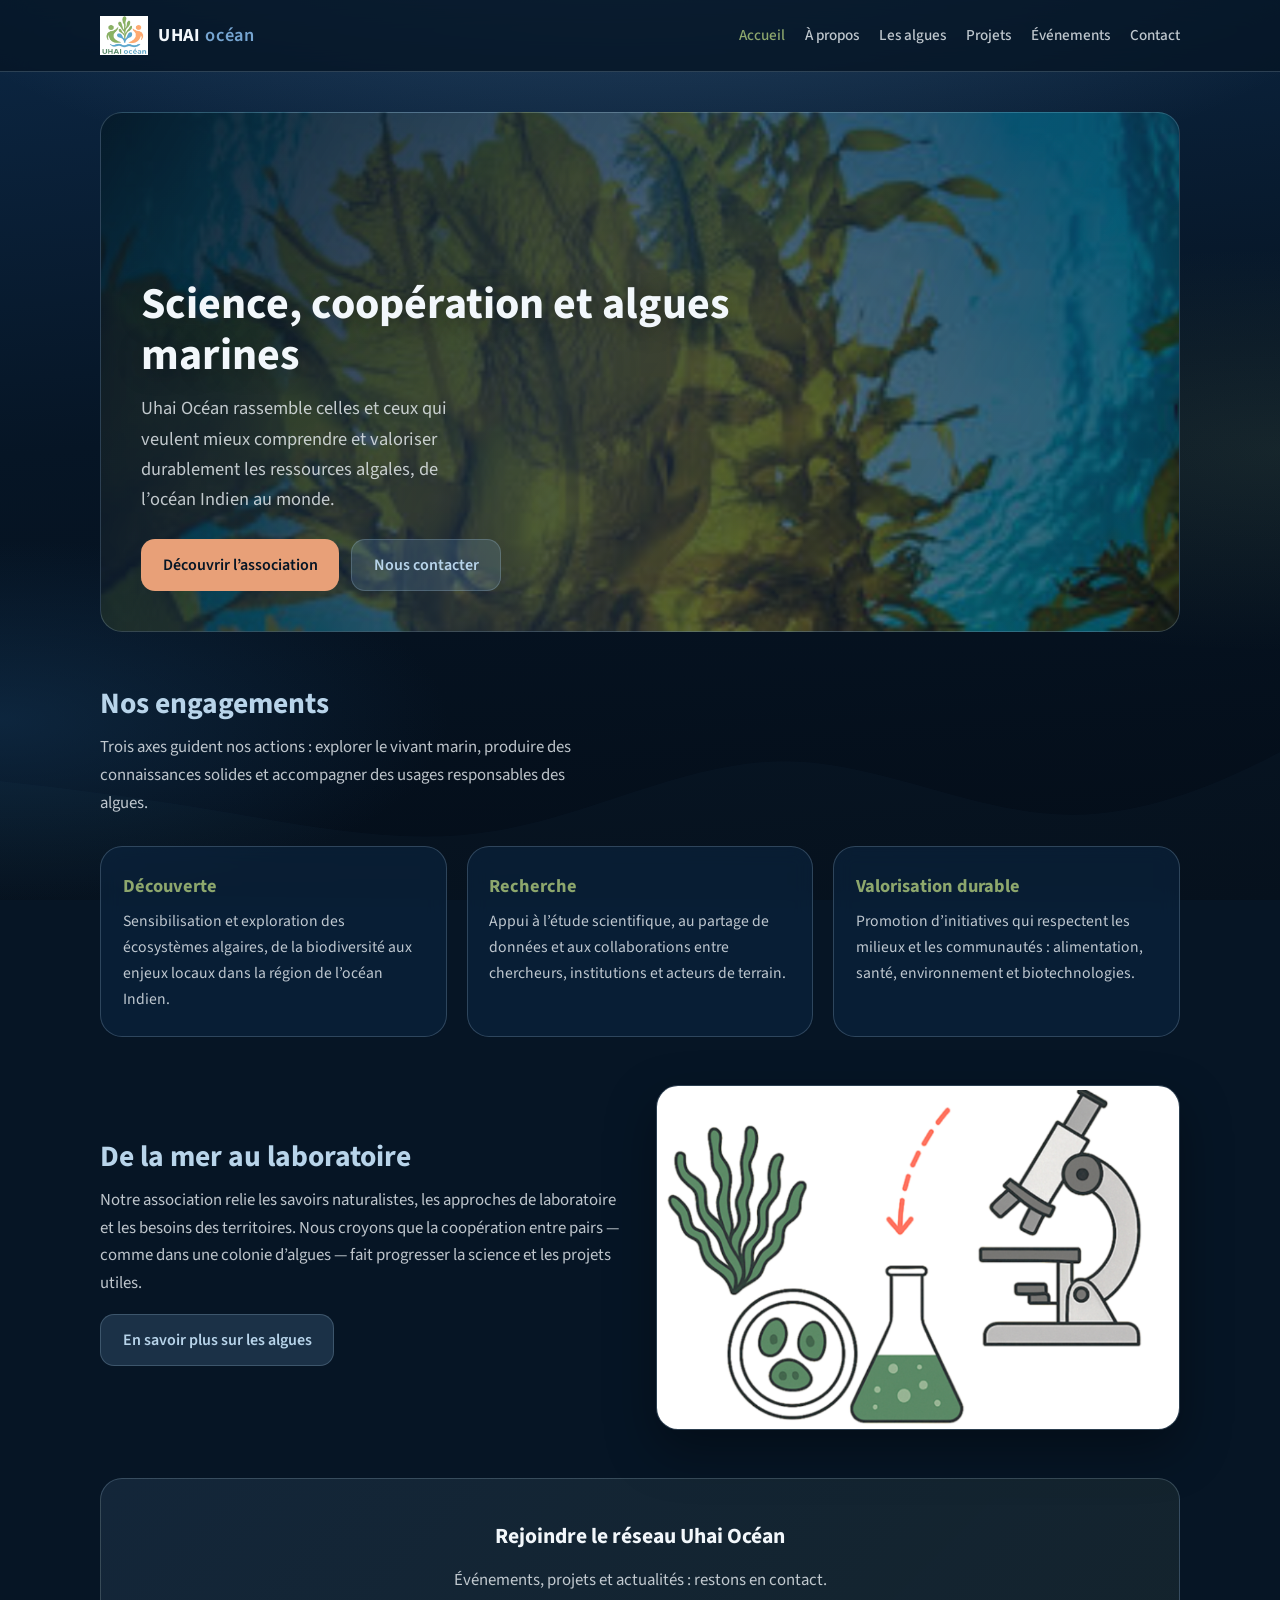
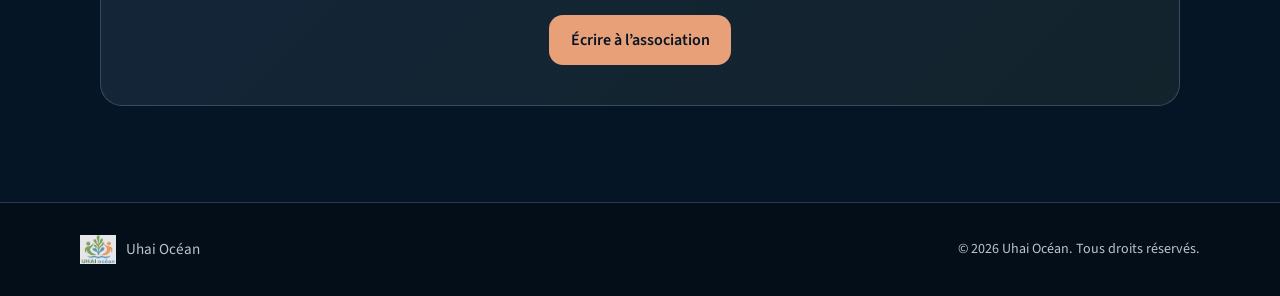
==== index.html @ 444751a7 "Initial commit: site statique Uhai Océan pour GitHub Pages Made-with: Cursor" ====
<!DOCTYPE html>
<html lang="fr">
  <head>
    <meta charset="utf-8" />
    <meta name="viewport" content="width=device-width, initial-scale=1" />
    <meta
      name="description"
      content="Uhai Océan — association pour la découverte, la recherche et la valorisation durable des algues marines dans l'océan Indien."
    />
    <title>Uhai Océan — Accueil</title>
    <link rel="preconnect" href="https://fonts.googleapis.com" />
    <link rel="preconnect" href="https://fonts.gstatic.com" crossorigin />
    <link
      href="https://fonts.googleapis.com/css2?family=Source+Sans+3:ital,wght@0,400;0,600;0,700;1,400&display=swap"
      rel="stylesheet"
    />
    <link rel="stylesheet" href="assets/css/main.css" />
    <link rel="icon" href="assets/img/logo.png" type="image/png" />
  </head>
  <body>
    <a class="skip-link" href="#contenu">Aller au contenu</a>
    <header class="site-header">
      <div class="header-inner">
        <a class="brand" href="index.html">
          <img src="assets/img/logo.png" width="48" height="48" alt="Logo Uhai Océan" />
          <span class="brand-text">UHAI <span>océan</span></span>
        </a>
        <button
          class="nav-toggle"
          type="button"
          aria-expanded="false"
          aria-controls="menu-principal"
          aria-label="Ouvrir le menu"
        >
          <span></span>
          <span></span>
          <span></span>
        </button>
        <nav class="site-nav" id="menu-principal" aria-label="Navigation principale">
          <ul>
            <li><a href="index.html" aria-current="page">Accueil</a></li>
            <li><a href="a-propos.html">À propos</a></li>
            <li><a href="algues.html">Les algues</a></li>
            <li><a href="projets.html">Projets</a></li>
            <li><a href="evenements.html">Événements</a></li>
            <li><a href="contact.html">Contact</a></li>
          </ul>
        </nav>
      </div>
    </header>

    <main id="contenu">
      <section class="hero" aria-labelledby="titre-accueil">
        <div class="hero-inner">
          <h1 id="titre-accueil">Science, coopération et algues marines</h1>
          <p class="lead">
            Uhai Océan rassemble celles et ceux qui veulent mieux comprendre et valoriser durablement
            les ressources algales, de l’océan Indien au monde.
          </p>
          <div class="hero-actions">
            <a class="btn btn-primary" href="a-propos.html">Découvrir l’association</a>
            <a class="btn btn-secondary" href="contact.html">Nous contacter</a>
          </div>
        </div>
      </section>

      <section aria-labelledby="titre-piliers">
        <h2 id="titre-piliers" class="section-title">Nos engagements</h2>
        <p class="section-intro">
          Trois axes guident nos actions : explorer le vivant marin, produire des connaissances
          solides et accompagner des usages responsables des algues.
        </p>
        <div class="grid-3">
          <article class="card">
            <h3>Découverte</h3>
            <p>
              Sensibilisation et exploration des écosystèmes algaires, de la biodiversité aux enjeux
              locaux dans la région de l’océan Indien.
            </p>
          </article>
          <article class="card">
            <h3>Recherche</h3>
            <p>
              Appui à l’étude scientifique, au partage de données et aux collaborations entre
              chercheurs, institutions et acteurs de terrain.
            </p>
          </article>
          <article class="card">
            <h3>Valorisation durable</h3>
            <p>
              Promotion d’initiatives qui respectent les milieux et les communautés : alimentation,
              santé, environnement et biotechnologies.
            </p>
          </article>
        </div>
      </section>

      <section class="split" aria-labelledby="titre-science">
        <div>
          <h2 id="titre-science" class="section-title">De la mer au laboratoire</h2>
          <div class="prose">
            <p>
              Notre association relie les savoirs naturalistes, les approches de laboratoire et les
              besoins des territoires. Nous croyons que la coopération entre pairs — comme dans une
              colonie d’algues — fait progresser la science et les projets utiles.
            </p>
          </div>
          <p style="margin-top: 1rem">
            <a class="btn btn-secondary" href="algues.html">En savoir plus sur les algues</a>
          </p>
        </div>
        <img
          src="assets/img/lab-algue.png"
          alt="Schéma : algues marines, boîte de Pétri, fiole et microscope"
          width="560"
          height="420"
          loading="lazy"
        />
      </section>

      <section class="cta-band" aria-labelledby="titre-cta">
        <h2 id="titre-cta">Rejoindre le réseau Uhai Océan</h2>
        <p>Événements, projets et actualités : restons en contact.</p>
        <a class="btn btn-primary" href="contact.html">Écrire à l’association</a>
      </section>
    </main>

    <footer class="site-footer">
      <div class="footer-inner">
        <div class="footer-brand">
          <img src="assets/img/logo.png" width="36" height="36" alt="" />
          <span>Uhai Océan</span>
        </div>
        <p class="footer-copy">© <span id="year"></span> Uhai Océan. Tous droits réservés.</p>
      </div>
    </footer>
    <script src="assets/js/main.js"></script>
    <script>
      document.getElementById("year").textContent = new Date().getFullYear();
    </script>
  </body>
</html>
---- assets/css/main.css ----
/* Uhai Océan — palette alignée sur le logo (vert algue, bleu océan, accent corail) */
:root {
  --ocean-abyss: #061525;
  --ocean-deep: #0c2744;
  --ocean-mid: #153a5c;
  --wave-blue: #76a5d1;
  --foam: #b8d4ea;
  --seaweed: #8da76d;
  --seaweed-dark: #6d8554;
  --coral: #e8a078;
  --coral-hover: #f0b896;
  --text: #f2f7fb;
  --text-muted: rgba(242, 247, 251, 0.78);
  --glass: rgba(12, 39, 68, 0.55);
  --glass-border: rgba(184, 212, 234, 0.22);
  --radius: 14px;
  --radius-lg: 22px;
  --font-sans: "Source Sans 3", "Segoe UI", system-ui, sans-serif;
  --header-h: 72px;
  --ease: cubic-bezier(0.33, 1, 0.68, 1);
}

*,
*::before,
*::after {
  box-sizing: border-box;
}

html {
  scroll-behavior: smooth;
}

body {
  margin: 0;
  min-height: 100vh;
  font-family: var(--font-sans);
  font-size: 1.05rem;
  line-height: 1.65;
  color: var(--text);
  background: var(--ocean-abyss);
  background-image:
    radial-gradient(ellipse 120% 80% at 50% -20%, rgba(118, 165, 209, 0.35), transparent 55%),
    radial-gradient(ellipse 90% 50% at 100% 50%, rgba(141, 167, 109, 0.12), transparent 45%),
    radial-gradient(ellipse 70% 40% at 0% 80%, rgba(21, 58, 92, 0.5), transparent 50%),
    linear-gradient(175deg, var(--ocean-deep) 0%, var(--ocean-abyss) 45%, #040d18 100%);
  background-attachment: fixed;
}

body::before {
  content: "";
  position: fixed;
  inset: 0;
  pointer-events: none;
  z-index: 0;
  opacity: 0.4;
  background-image: url("data:image/svg+xml,%3Csvg xmlns='http://www.w3.org/2000/svg' viewBox='0 0 1440 320'%3E%3Cpath fill='%2376a5d1' fill-opacity='0.08' d='M0,192L48,197.3C96,203,192,213,288,229.3C384,245,480,267,576,250.7C672,235,768,181,864,181.3C960,181,1056,235,1152,234.7C1248,235,1344,181,1392,154.7L1440,128L1440,320L1392,320C1344,320,1248,320,1152,320C1056,320,960,320,864,320C768,320,672,320,576,320C480,320,384,320,288,320C192,320,96,320,48,320L0,320Z'/%3E%3C/svg%3E");
  background-repeat: repeat-x;
  background-size: 1440px 320px;
  background-position: bottom;
  animation: wave-drift 80s linear infinite;
}

@keyframes wave-drift {
  from {
    background-position-x: 0;
  }
  to {
    background-position-x: 1440px;
  }
}

a {
  color: var(--foam);
  text-decoration-thickness: 1px;
  text-underline-offset: 0.2em;
  transition: color 0.2s var(--ease);
}

a:hover {
  color: var(--coral-hover);
}

img {
  max-width: 100%;
  height: auto;
  display: block;
}

.skip-link {
  position: absolute;
  left: -9999px;
  top: 0;
  z-index: 9999;
  padding: 0.75rem 1.25rem;
  background: var(--wave-blue);
  color: var(--ocean-abyss);
  font-weight: 600;
  border-radius: 0 0 var(--radius) 0;
}

.skip-link:focus {
  left: 0;
}

.site-header {
  position: sticky;
  top: 0;
  z-index: 100;
  height: var(--header-h);
  display: flex;
  align-items: center;
  background: rgba(6, 21, 37, 0.82);
  backdrop-filter: blur(14px);
  -webkit-backdrop-filter: blur(14px);
  border-bottom: 1px solid var(--glass-border);
}

.header-inner {
  width: 100%;
  max-width: 1120px;
  margin: 0 auto;
  padding: 0 1.25rem;
  display: flex;
  align-items: center;
  justify-content: space-between;
  gap: 1rem;
}

.brand {
  display: flex;
  align-items: center;
  gap: 0.65rem;
  text-decoration: none;
  color: var(--text);
}

.brand:hover {
  color: var(--text);
}

.brand img {
  width: 48px;
  height: auto;
}

.brand-text {
  font-weight: 700;
  font-size: 1.15rem;
  letter-spacing: 0.02em;
}

.brand-text span {
  color: var(--wave-blue);
  font-weight: 600;
}

.nav-toggle {
  display: none;
  flex-direction: column;
  gap: 6px;
  padding: 0.5rem;
  background: transparent;
  border: 1px solid var(--glass-border);
  border-radius: var(--radius);
  cursor: pointer;
  color: var(--text);
}

.nav-toggle span {
  display: block;
  width: 22px;
  height: 2px;
  background: currentColor;
  border-radius: 1px;
}

.site-nav ul {
  list-style: none;
  margin: 0;
  padding: 0;
  display: flex;
  flex-wrap: wrap;
  gap: 0.25rem 1.25rem;
  align-items: center;
}

.site-nav a {
  text-decoration: none;
  font-weight: 500;
  font-size: 0.95rem;
  color: var(--text-muted);
}

.site-nav a:hover,
.site-nav a[aria-current="page"] {
  color: var(--seaweed);
}

main {
  position: relative;
  z-index: 1;
  max-width: 1120px;
  margin: 0 auto;
  padding: 2.5rem 1.25rem 4rem;
}

.hero {
  position: relative;
  border-radius: var(--radius-lg);
  overflow: hidden;
  min-height: min(72vh, 520px);
  display: flex;
  align-items: flex-end;
  padding: 2.5rem;
  margin-bottom: 3rem;
  border: 1px solid var(--glass-border);
  background:
    linear-gradient(120deg, rgba(6, 21, 37, 0.92) 0%, rgba(12, 39, 68, 0.75) 45%, rgba(6, 21, 37, 0.55) 100%),
    url("../img/algue2.png") center 30% / cover no-repeat;
}

.hero-inner {
  max-width: 640px;
  position: relative;
  z-index: 1;
}

.hero h1 {
  margin: 0 0 0.75rem;
  font-size: clamp(2rem, 5vw, 2.75rem);
  font-weight: 700;
  line-height: 1.15;
  text-shadow: 0 2px 24px rgba(0, 0, 0, 0.35);
}

.hero .lead {
  margin: 0 0 1.5rem;
  font-size: 1.15rem;
  color: var(--text-muted);
  max-width: 36ch;
}

.btn {
  display: inline-flex;
  align-items: center;
  justify-content: center;
  gap: 0.5rem;
  padding: 0.75rem 1.35rem;
  font-family: inherit;
  font-size: 1rem;
  font-weight: 600;
  border-radius: var(--radius);
  border: none;
  cursor: pointer;
  text-decoration: none;
  transition: background 0.2s var(--ease), transform 0.15s var(--ease);
}

.btn:focus-visible {
  outline: 2px solid var(--foam);
  outline-offset: 3px;
}

.btn-primary {
  background: var(--coral);
  color: var(--ocean-abyss);
}

.btn-primary:hover {
  background: var(--coral-hover);
  color: var(--ocean-abyss);
}

.btn-secondary {
  background: rgba(118, 165, 209, 0.2);
  color: var(--foam);
  border: 1px solid var(--glass-border);
}

.btn-secondary:hover {
  background: rgba(118, 165, 209, 0.35);
  color: var(--text);
}

.hero-actions {
  display: flex;
  flex-wrap: wrap;
  gap: 0.75rem;
}

.section-title {
  margin: 0 0 0.35rem;
  font-size: clamp(1.5rem, 3vw, 1.85rem);
  font-weight: 700;
  color: var(--foam);
}

.section-intro {
  margin: 0 0 1.75rem;
  color: var(--text-muted);
  max-width: 62ch;
}

.grid-3 {
  display: grid;
  grid-template-columns: repeat(3, 1fr);
  gap: 1.25rem;
  margin-bottom: 3rem;
}

@media (max-width: 900px) {
  .grid-3 {
    grid-template-columns: 1fr;
  }
}

.card {
  background: var(--glass);
  backdrop-filter: blur(10px);
  -webkit-backdrop-filter: blur(10px);
  border: 1px solid var(--glass-border);
  border-radius: var(--radius-lg);
  padding: 1.5rem 1.35rem;
  transition: border-color 0.2s var(--ease), transform 0.2s var(--ease);
}

.card:hover {
  border-color: rgba(141, 167, 109, 0.35);
}

.card h3 {
  margin: 0 0 0.5rem;
  font-size: 1.15rem;
  color: var(--seaweed);
}

.card p {
  margin: 0;
  color: var(--text-muted);
  font-size: 0.98rem;
}

.page-hero {
  margin-bottom: 2.5rem;
  padding-bottom: 1.5rem;
  border-bottom: 1px solid var(--glass-border);
}

.page-hero h1 {
  margin: 0 0 0.5rem;
  font-size: clamp(1.75rem, 4vw, 2.25rem);
}

.page-hero p {
  margin: 0;
  color: var(--text-muted);
  max-width: 58ch;
}

.split {
  display: grid;
  grid-template-columns: 1fr 1fr;
  gap: 2rem;
  align-items: center;
  margin-bottom: 3rem;
}

@media (max-width: 800px) {
  .split {
    grid-template-columns: 1fr;
  }
}

.split img {
  border-radius: var(--radius-lg);
  border: 1px solid var(--glass-border);
  box-shadow: 0 20px 50px rgba(0, 0, 0, 0.35);
}

.prose {
  color: var(--text-muted);
}

.prose p {
  margin: 0 0 1rem;
}

.prose p:last-child {
  margin-bottom: 0;
}

.team-grid {
  display: grid;
  grid-template-columns: repeat(auto-fill, minmax(240px, 1fr));
  gap: 1.25rem;
}

.team-card {
  background: var(--glass);
  border: 1px solid var(--glass-border);
  border-radius: var(--radius-lg);
  overflow: hidden;
  text-align: center;
}

.team-card .photo {
  aspect-ratio: 4 / 5;
  object-fit: cover;
  width: 100%;
  background: var(--ocean-mid);
}

.team-card .body {
  padding: 1rem 1rem 1.25rem;
}

.team-card .role {
  margin: 0 0 0.35rem;
  font-size: 0.8rem;
  text-transform: uppercase;
  letter-spacing: 0.06em;
  color: var(--wave-blue);
}

.team-card h3 {
  margin: 0;
  font-size: 1.05rem;
  color: var(--text);
}

.team-card .placeholder {
  aspect-ratio: 4 / 5;
  display: flex;
  align-items: center;
  justify-content: center;
  background: linear-gradient(160deg, var(--ocean-mid), var(--ocean-deep));
  color: var(--seaweed);
  font-size: 2.5rem;
  font-weight: 700;
}

.gallery {
  display: grid;
  grid-template-columns: repeat(3, 1fr);
  gap: 1rem;
  margin-top: 2rem;
}

@media (max-width: 700px) {
  .gallery {
    grid-template-columns: 1fr;
  }
}

.gallery figure {
  margin: 0;
  border-radius: var(--radius);
  overflow: hidden;
  border: 1px solid var(--glass-border);
}

.gallery figcaption {
  padding: 0.65rem 0.85rem;
  font-size: 0.85rem;
  color: var(--text-muted);
  background: var(--glass);
}

.event-list article,
.project-list article {
  background: var(--glass);
  border: 1px solid var(--glass-border);
  border-radius: var(--radius-lg);
  padding: 1.35rem 1.5rem;
  margin-bottom: 1rem;
}

.event-list .meta,
.project-list .meta {
  font-size: 0.85rem;
  color: var(--wave-blue);
  margin-bottom: 0.35rem;
}

.event-list h3,
.project-list h3 {
  margin: 0 0 0.5rem;
  font-size: 1.15rem;
  color: var(--text);
}

.event-list p,
.project-list p {
  margin: 0;
  color: var(--text-muted);
  font-size: 0.98rem;
}

.contact-layout {
  display: grid;
  grid-template-columns: 1fr 1fr;
  gap: 2rem;
  align-items: start;
}

@media (max-width: 800px) {
  .contact-layout {
    grid-template-columns: 1fr;
  }
}

.contact-form label {
  display: block;
  margin-bottom: 0.35rem;
  font-size: 0.9rem;
  font-weight: 600;
  color: var(--foam);
}

.contact-form input,
.contact-form textarea {
  width: 100%;
  margin-bottom: 1rem;
  padding: 0.65rem 0.85rem;
  font-family: inherit;
  font-size: 1rem;
  color: var(--text);
  background: rgba(6, 21, 37, 0.6);
  border: 1px solid var(--glass-border);
  border-radius: var(--radius);
}

.contact-form input:focus,
.contact-form textarea:focus {
  outline: none;
  border-color: var(--seaweed);
  box-shadow: 0 0 0 3px rgba(141, 167, 109, 0.25);
}

.contact-form textarea {
  min-height: 140px;
  resize: vertical;
}

.site-footer {
  position: relative;
  z-index: 1;
  margin-top: 2rem;
  padding: 2rem 1.25rem;
  border-top: 1px solid var(--glass-border);
  background: rgba(4, 13, 24, 0.85);
}

.footer-inner {
  max-width: 1120px;
  margin: 0 auto;
  display: flex;
  flex-wrap: wrap;
  align-items: center;
  justify-content: space-between;
  gap: 1rem;
}

.footer-brand {
  display: flex;
  align-items: center;
  gap: 0.65rem;
  color: var(--text-muted);
  font-size: 0.95rem;
}

.footer-brand img {
  width: 36px;
  height: auto;
  opacity: 0.9;
}

.footer-copy {
  margin: 0;
  font-size: 0.88rem;
  color: var(--text-muted);
}

.cta-band {
  text-align: center;
  padding: 2.5rem 1.5rem;
  margin-top: 2rem;
  border-radius: var(--radius-lg);
  border: 1px solid var(--glass-border);
  background: linear-gradient(135deg, rgba(118, 165, 209, 0.12), rgba(141, 167, 109, 0.1));
}

.cta-band h2 {
  margin: 0 0 0.75rem;
  font-size: 1.35rem;
}

.cta-band p {
  margin: 0 0 1.25rem;
  color: var(--text-muted);
}

/* Navigation mobile */
@media (max-width: 768px) {
  .nav-toggle {
    display: flex;
  }

  .site-nav {
    position: absolute;
    top: var(--header-h);
    left: 0;
    right: 0;
    background: rgba(6, 21, 37, 0.97);
    border-bottom: 1px solid var(--glass-border);
    max-height: 0;
    overflow: hidden;
    transition: max-height 0.35s var(--ease);
  }

  .site-nav.is-open {
    max-height: 320px;
  }

  .site-nav ul {
    flex-direction: column;
    padding: 1rem 1.25rem 1.25rem;
    align-items: flex-start;
  }

  .hero {
    padding: 1.5rem;
    min-height: min(65vh, 440px);
  }
}
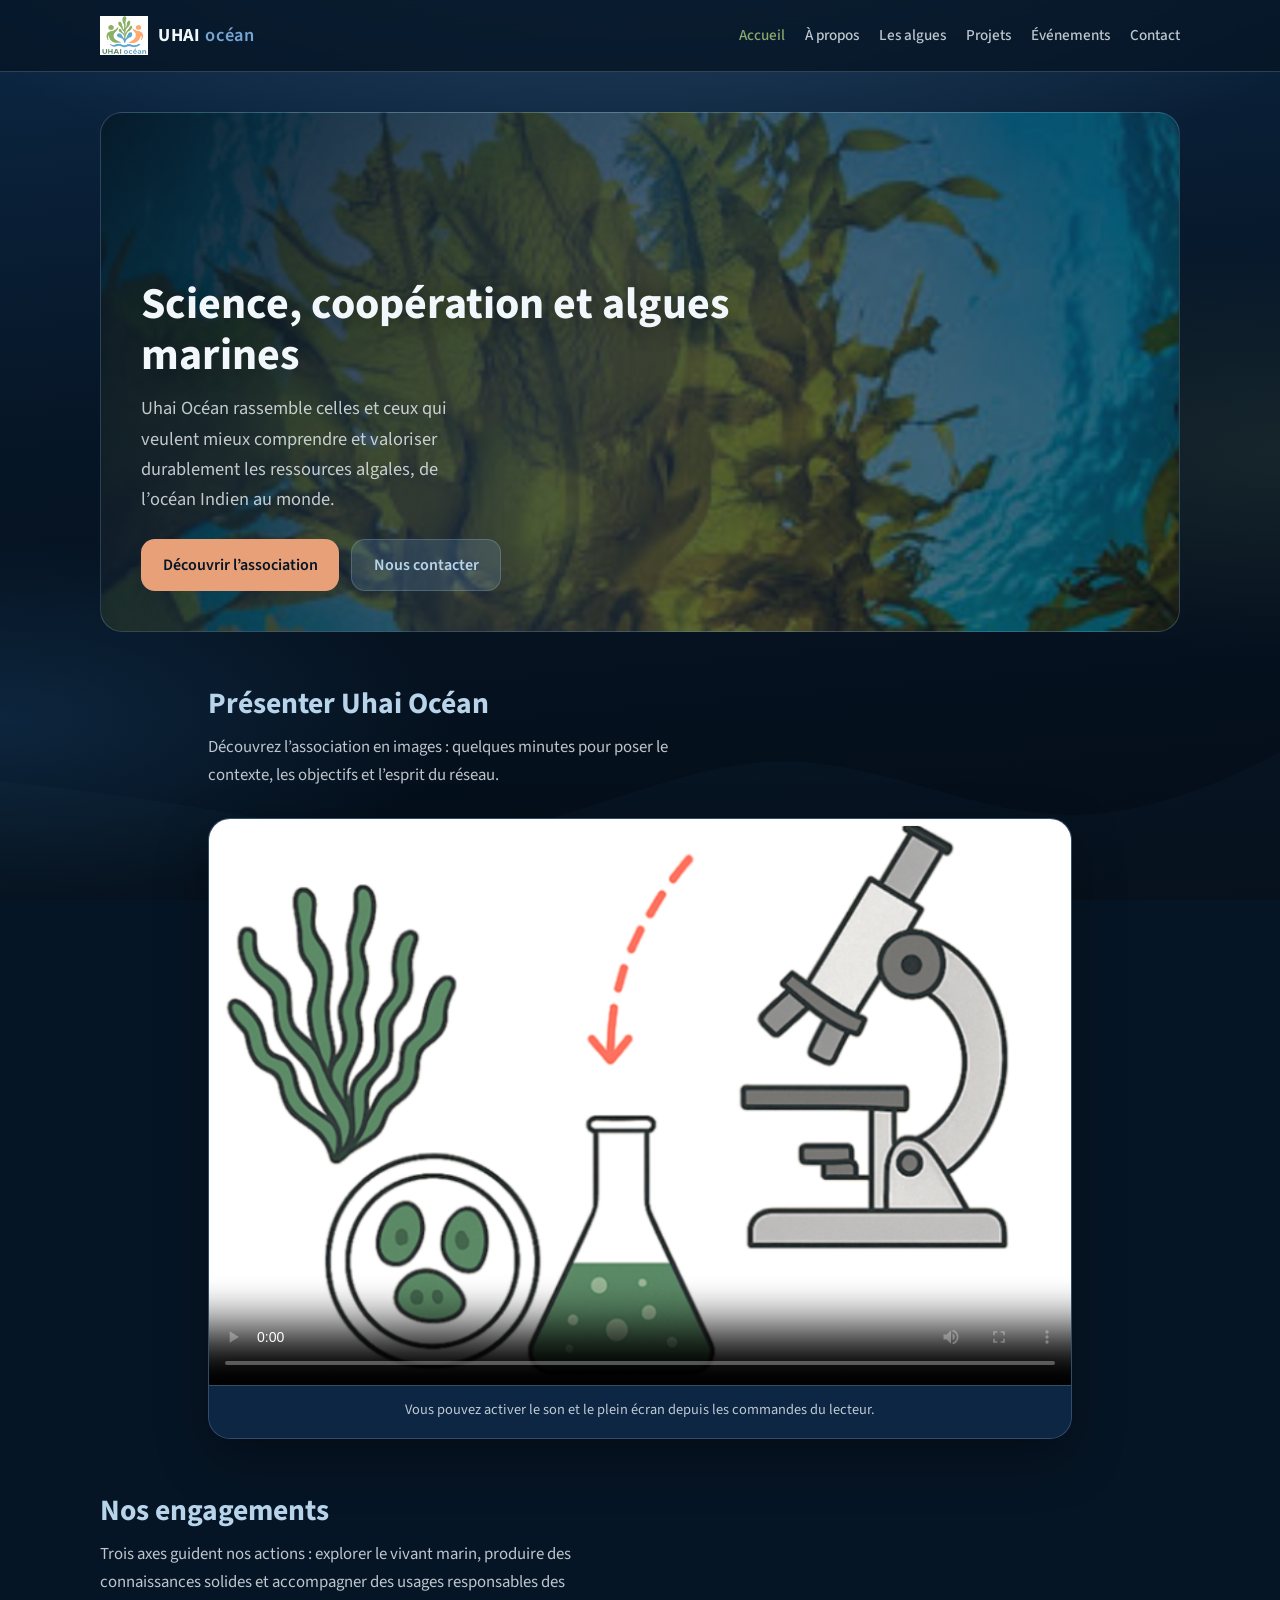
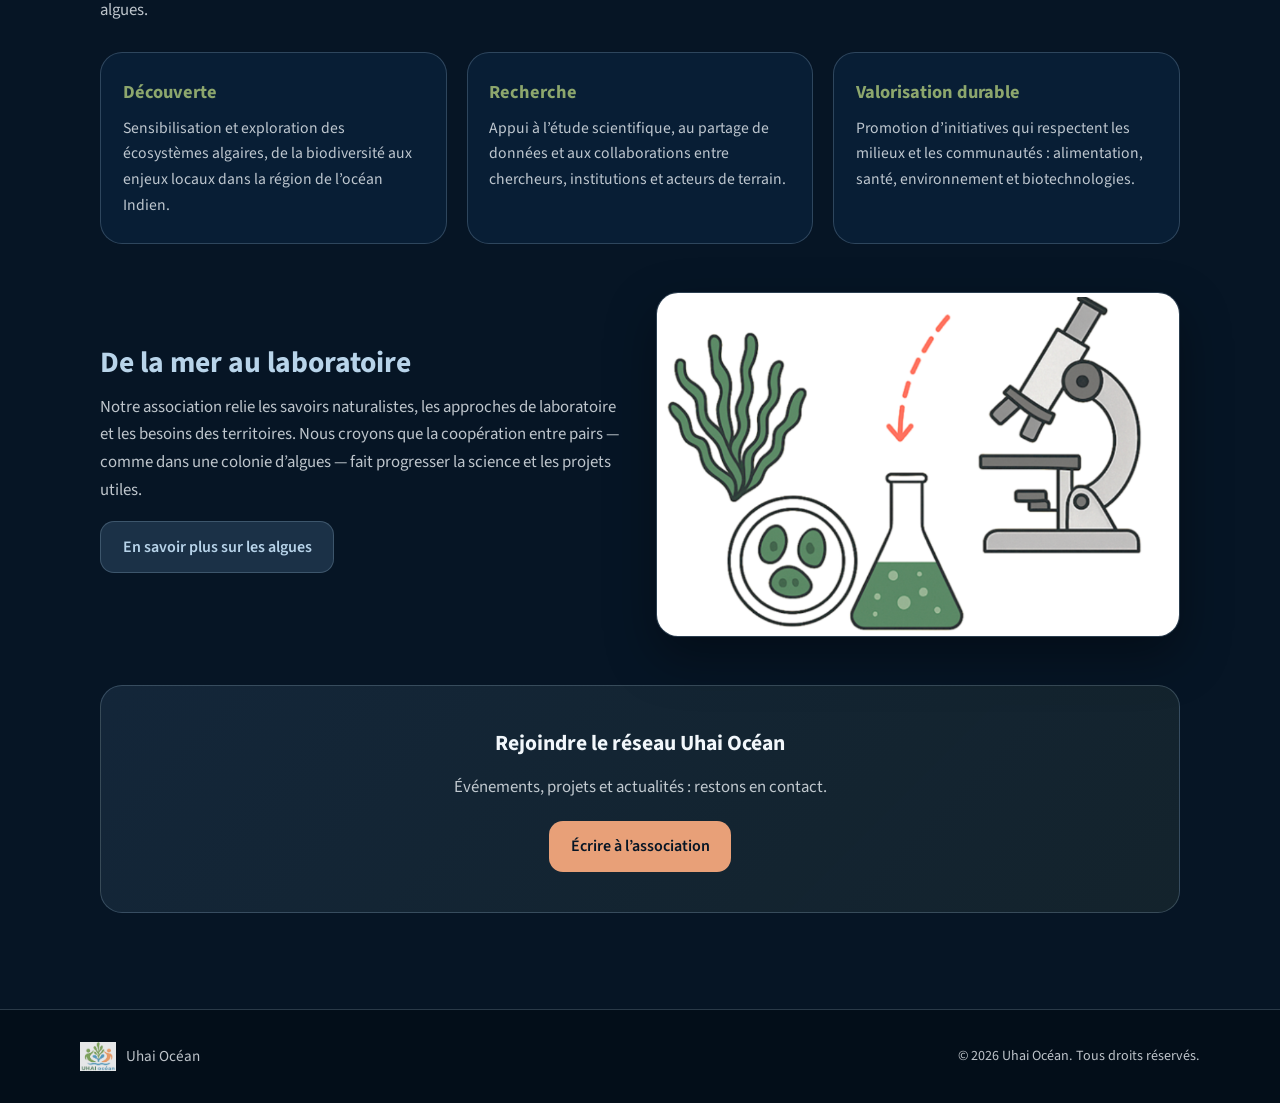
==== commit 335ee06c: "Accueil : vidéo de présentation ; organes : Housni R&D ; retrait Bouchrane. Bloc vidéo responsable s" ====
--- a/index.html
+++ b/index.html
@@ -61,6 +61,33 @@
             <a class="btn btn-primary" href="a-propos.html">Découvrir l’association</a>
             <a class="btn btn-secondary" href="contact.html">Nous contacter</a>
           </div>
+        </div>
+      </section>
+
+      <section class="video-showcase" aria-labelledby="titre-video-presentation">
+        <div class="video-showcase-inner">
+          <h2 id="titre-video-presentation" class="section-title">Présenter Uhai Océan</h2>
+          <p class="section-intro">
+            Découvrez l’association en images : quelques minutes pour poser le contexte, les objectifs et
+            l’esprit du réseau.
+          </p>
+          <figure class="video-frame">
+            <video
+              controls
+              playsinline
+              preload="metadata"
+              poster="assets/img/lab-algue.png"
+              width="1280"
+              height="720"
+            >
+              <source src="assets/video/video-uhaiocean-presentation.mp4" type="video/mp4" />
+              <p class="video-fallback">
+                Votre navigateur ne prend pas en charge la lecture vidéo intégrée.
+                <a href="assets/video/video-uhaiocean-presentation.mp4">Télécharger la vidéo (MP4)</a>.
+              </p>
+            </video>
+            <figcaption>Vous pouvez activer le son et le plein écran depuis les commandes du lecteur.</figcaption>
+          </figure>
         </div>
       </section>
 
--- a/assets/css/main.css
+++ b/assets/css/main.css
@@ -377,6 +377,51 @@
   box-shadow: 0 20px 50px rgba(0, 0, 0, 0.35);
 }
 
+/* Bloc vidéo d’accueil (responsive, léger jusqu’à lecture) */
+.video-showcase {
+  position: relative;
+  z-index: 1;
+  margin-bottom: 3rem;
+}
+
+.video-showcase-inner {
+  max-width: min(920px, 100%);
+  margin: 0 auto;
+  padding: 0 clamp(1rem, 4vw, 1.75rem);
+}
+
+.video-frame {
+  margin: 0;
+  overflow: hidden;
+  border-radius: var(--radius-lg);
+  border: 1px solid var(--glass-border);
+  box-shadow: 0 20px 50px rgba(0, 0, 0, 0.35);
+  background: var(--ocean-deep);
+}
+
+.video-frame video {
+  display: block;
+  width: 100%;
+  height: auto;
+}
+
+.video-frame figcaption {
+  margin: 0;
+  padding: 0.75rem 1rem 1rem;
+  font-size: 0.9rem;
+  color: var(--text-muted);
+  text-align: center;
+  border-top: 1px solid var(--glass-border);
+  background: rgba(12, 39, 68, 0.35);
+}
+
+.video-fallback {
+  margin: 0;
+  padding: 2rem;
+  color: var(--text-muted);
+  text-align: center;
+}
+
 .prose {
   color: var(--text-muted);
 }
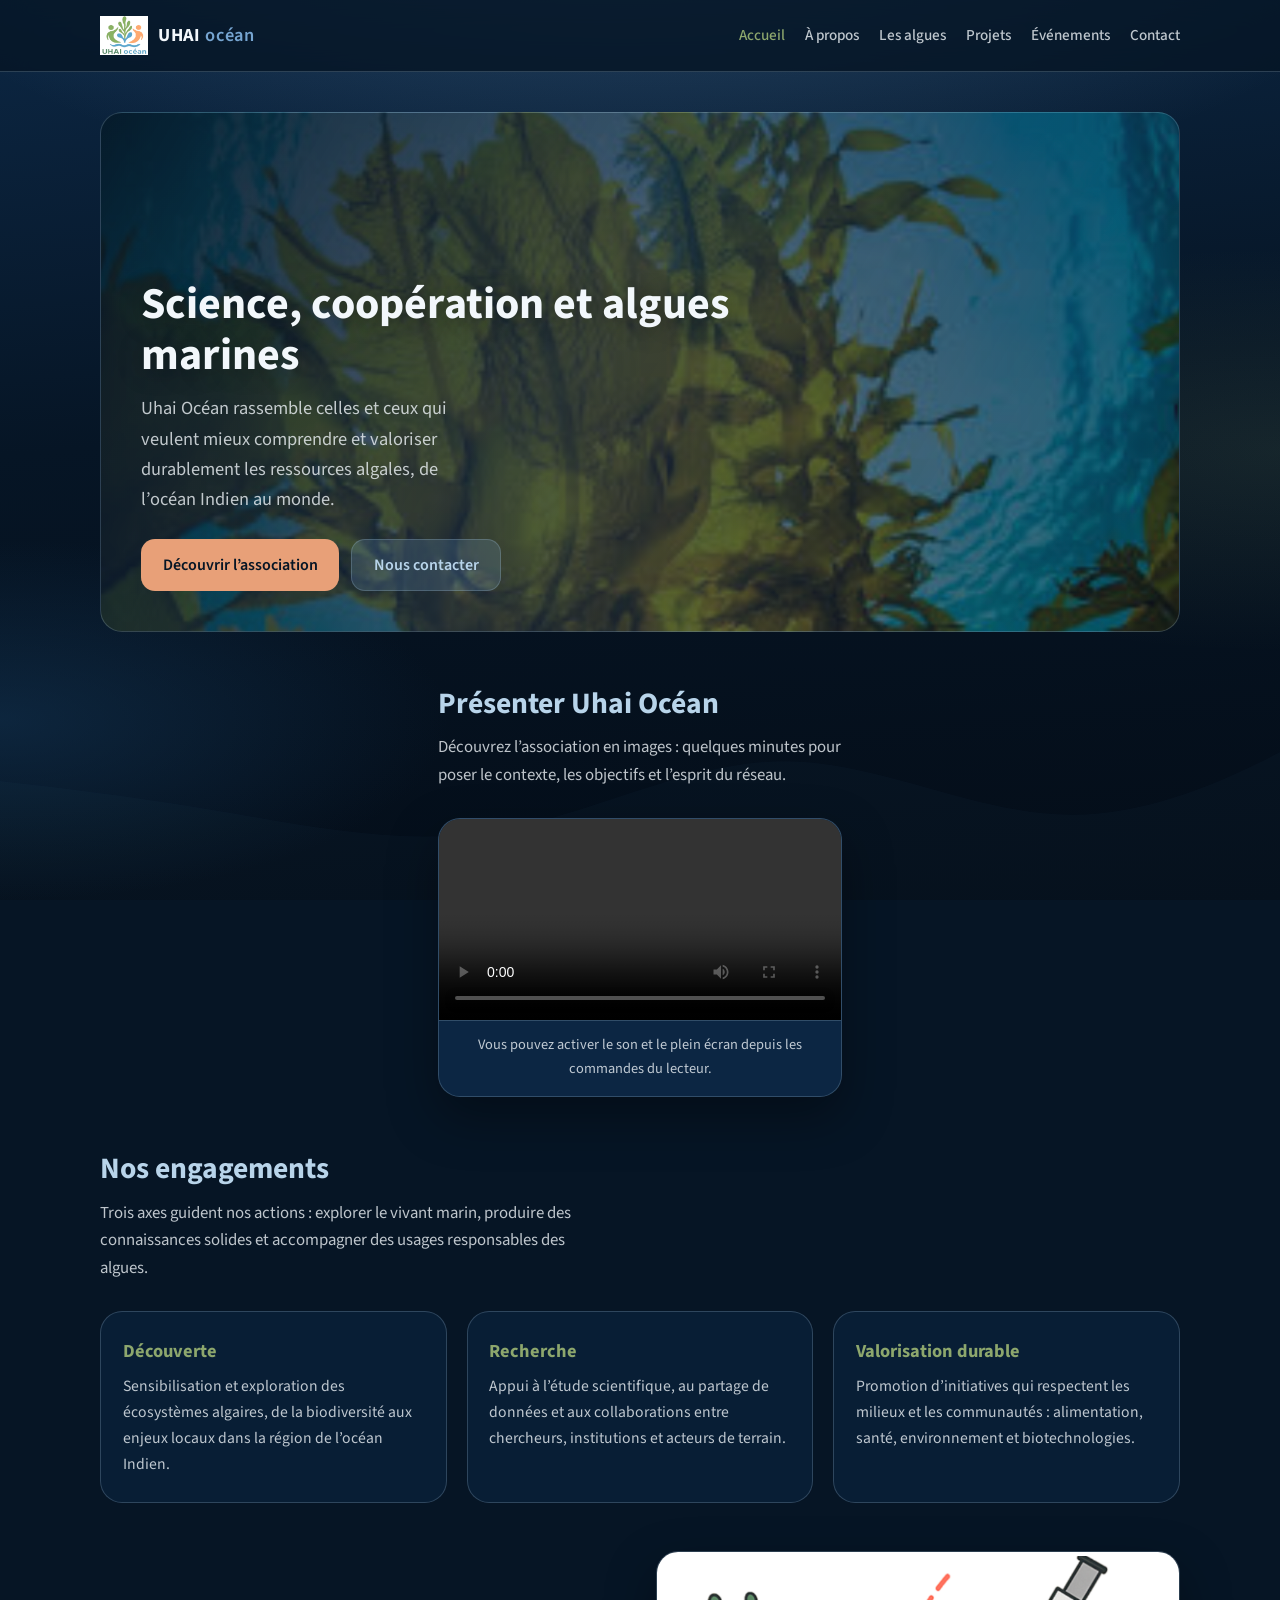
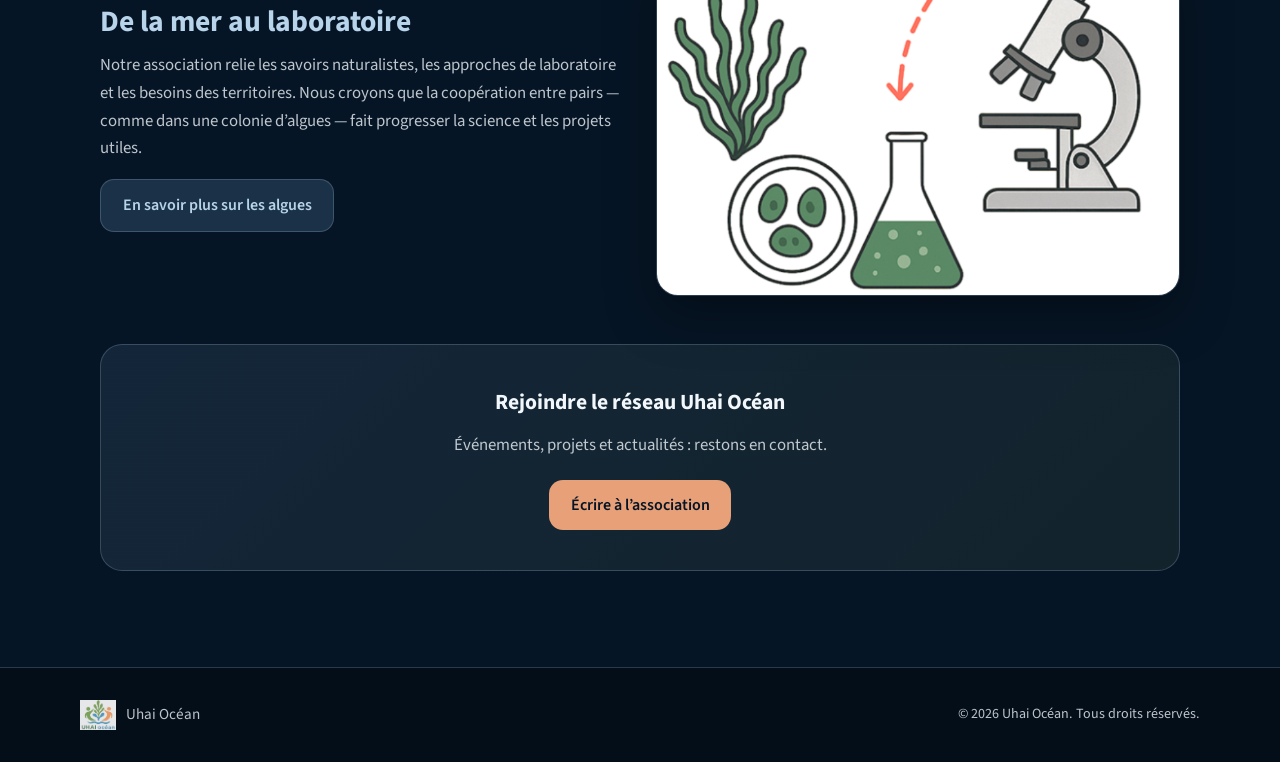
==== commit d838744a: "Accueil : lecteur vidéo plus compact, sans poster. Réduit la largeur max du bloc vidéo (~moitié). Re" ====
--- a/index.html
+++ b/index.html
@@ -75,8 +75,7 @@
             <video
               controls
               playsinline
-              preload="metadata"
-              poster="assets/img/lab-algue.png"
+              preload="auto"
               width="1280"
               height="720"
             >
--- a/assets/css/main.css
+++ b/assets/css/main.css
@@ -385,7 +385,8 @@
 }
 
 .video-showcase-inner {
-  max-width: min(920px, 100%);
+  /* Lecteur environ deux fois plus petit qu’avant (moitié de largeur max) */
+  max-width: min(460px, 100%);
   margin: 0 auto;
   padding: 0 clamp(1rem, 4vw, 1.75rem);
 }
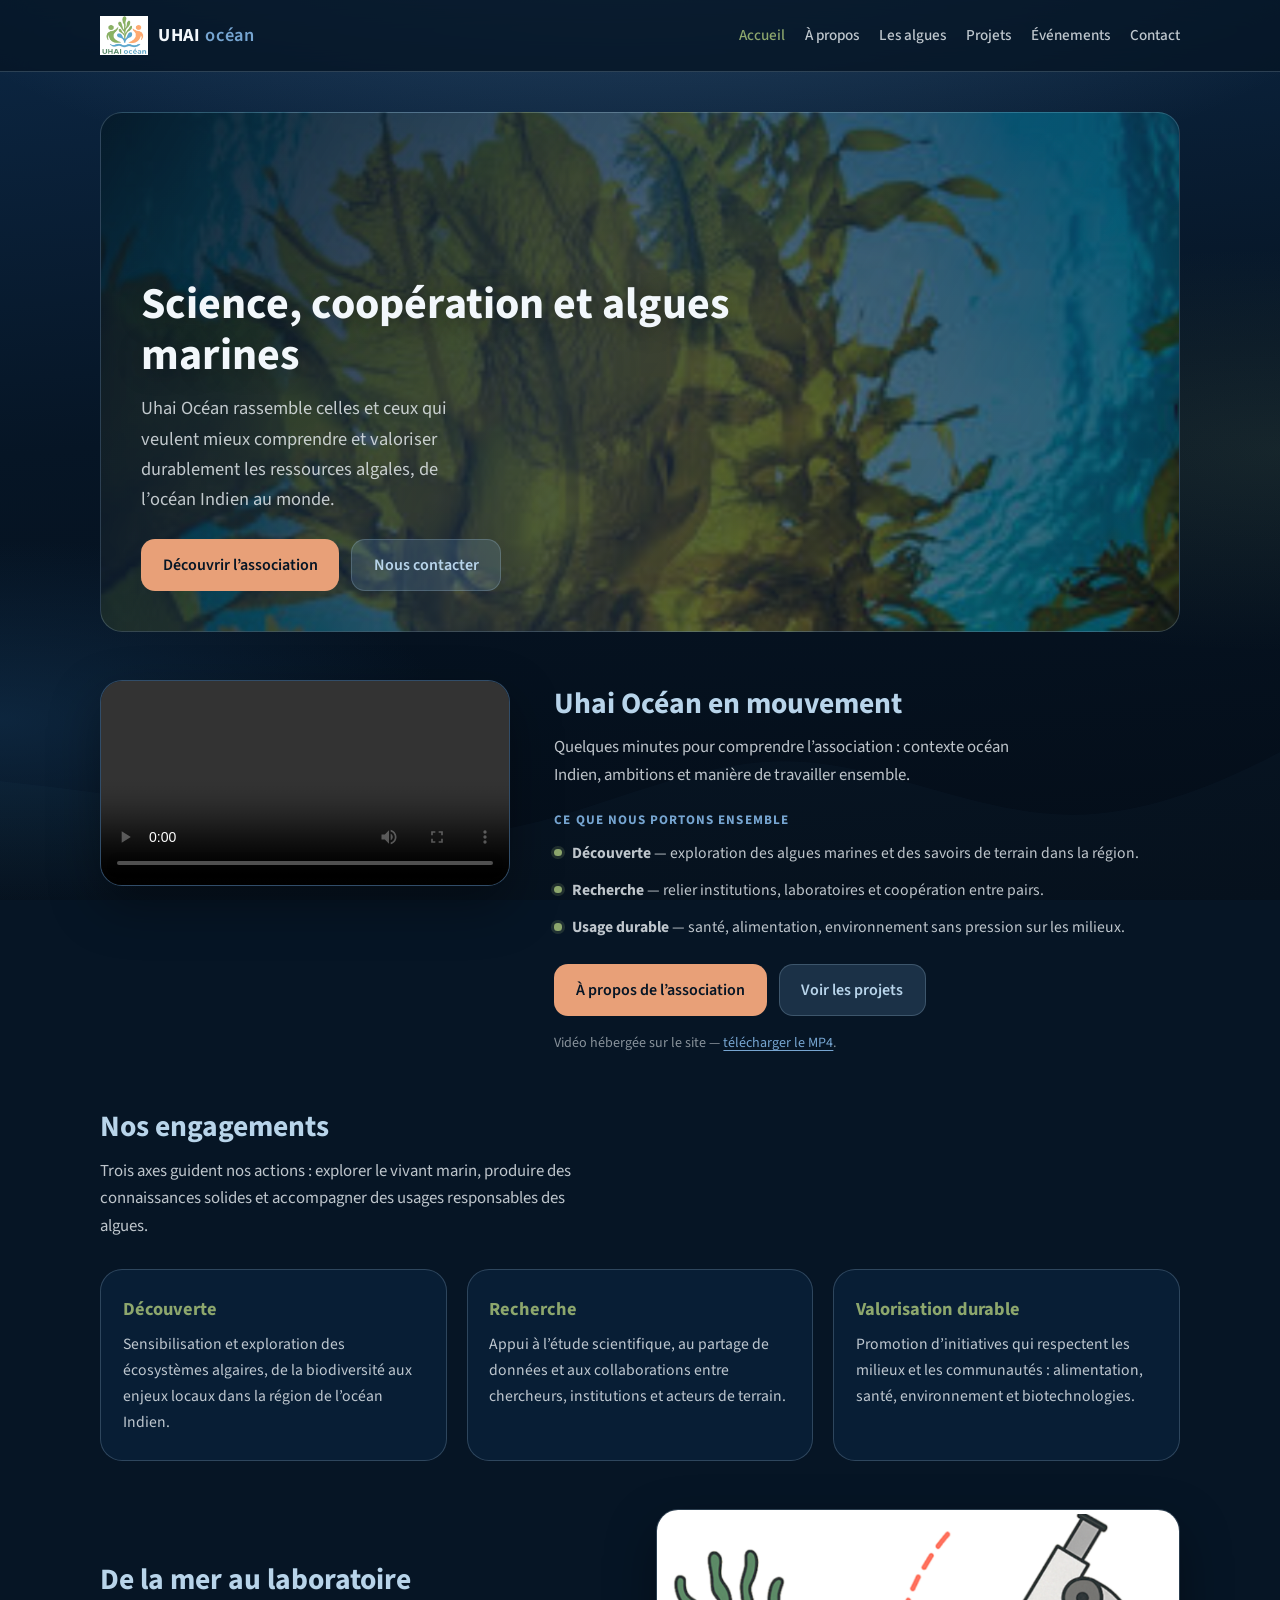
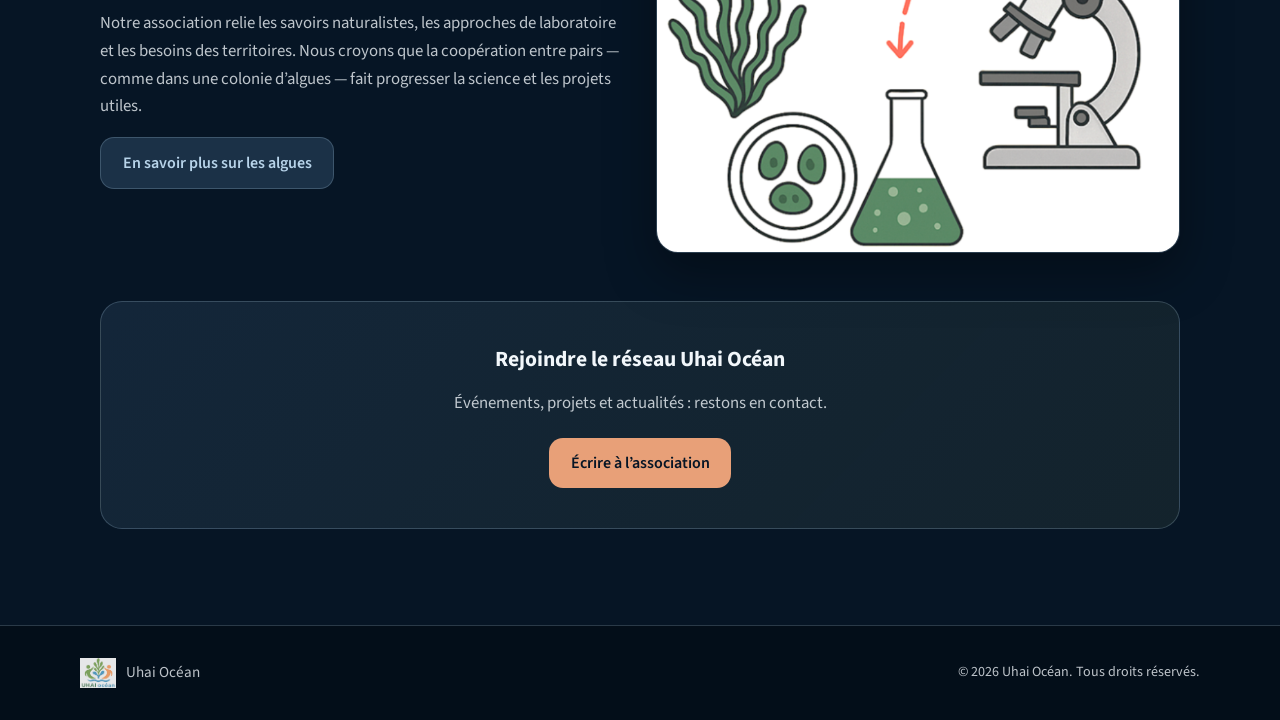
==== commit 635f14a8: "Accueil : bloc vidéo en deux colonnes et texte d’intro épuré. La vidéo est à gauche avec contenu à d" ====
--- a/index.html
+++ b/index.html
@@ -64,29 +64,57 @@
         </div>
       </section>
 
-      <section class="video-showcase" aria-labelledby="titre-video-presentation">
-        <div class="video-showcase-inner">
-          <h2 id="titre-video-presentation" class="section-title">Présenter Uhai Océan</h2>
-          <p class="section-intro">
-            Découvrez l’association en images : quelques minutes pour poser le contexte, les objectifs et
-            l’esprit du réseau.
-          </p>
-          <figure class="video-frame">
-            <video
-              controls
-              playsinline
-              preload="auto"
-              width="1280"
-              height="720"
-            >
-              <source src="assets/video/video-uhaiocean-presentation.mp4" type="video/mp4" />
-              <p class="video-fallback">
-                Votre navigateur ne prend pas en charge la lecture vidéo intégrée.
-                <a href="assets/video/video-uhaiocean-presentation.mp4">Télécharger la vidéo (MP4)</a>.
-              </p>
-            </video>
-            <figcaption>Vous pouvez activer le son et le plein écran depuis les commandes du lecteur.</figcaption>
-          </figure>
+      <section class="video-showcase video-split" aria-labelledby="titre-video-presentation">
+        <div class="video-split-grid">
+          <div class="video-split-media">
+            <figure class="video-frame">
+              <video controls playsinline preload="auto" width="1280" height="720">
+                <source src="assets/video/video-uhaiocean-presentation.mp4" type="video/mp4" />
+                <p class="video-fallback">
+                  Votre navigateur ne prend pas en charge la lecture vidéo intégrée.
+                  <a href="assets/video/video-uhaiocean-presentation.mp4">Télécharger la vidéo (MP4)</a>.
+                </p>
+              </video>
+            </figure>
+          </div>
+          <div class="video-split-content">
+            <h2 id="titre-video-presentation" class="section-title">Uhai Océan en mouvement</h2>
+            <p class="section-intro video-split-intro">
+              Quelques minutes pour comprendre l’association : contexte océan Indien, ambitions et manière de
+              travailler ensemble.
+            </p>
+            <p class="video-split-heading">Ce que nous portons ensemble</p>
+            <ul class="video-split-list">
+              <li>
+                <span class="video-split-bullet" aria-hidden="true"></span>
+                <span
+                  ><strong>Découverte</strong> — exploration des algues marines et des savoirs de terrain dans la
+                  région.</span
+                >
+              </li>
+              <li>
+                <span class="video-split-bullet" aria-hidden="true"></span>
+                <span
+                  ><strong>Recherche</strong> — relier institutions, laboratoires et coopération entre pairs.</span
+                >
+              </li>
+              <li>
+                <span class="video-split-bullet" aria-hidden="true"></span>
+                <span
+                  ><strong>Usage durable</strong> — santé, alimentation, environnement sans pression sur les
+                  milieux.</span
+                >
+              </li>
+            </ul>
+            <div class="video-split-actions">
+              <a class="btn btn-primary" href="a-propos.html">À propos de l’association</a>
+              <a class="btn btn-secondary" href="projets.html">Voir les projets</a>
+            </div>
+            <p class="video-split-footnote">
+              Vidéo hébergée sur le site —
+              <a href="assets/video/video-uhaiocean-presentation.mp4">télécharger le MP4</a>.
+            </p>
+          </div>
         </div>
       </section>
 
--- a/assets/css/main.css
+++ b/assets/css/main.css
@@ -377,18 +377,107 @@
   box-shadow: 0 20px 50px rgba(0, 0, 0, 0.35);
 }
 
-/* Bloc vidéo d’accueil (responsive, léger jusqu’à lecture) */
+/* Bloc vidéo d’accueil : mise en deux colonnes (média + contenu) */
 .video-showcase {
   position: relative;
   z-index: 1;
   margin-bottom: 3rem;
 }
 
-.video-showcase-inner {
-  /* Lecteur environ deux fois plus petit qu’avant (moitié de largeur max) */
-  max-width: min(460px, 100%);
-  margin: 0 auto;
-  padding: 0 clamp(1rem, 4vw, 1.75rem);
+.video-split-grid {
+  display: grid;
+  grid-template-columns: minmax(260px, 38%) minmax(0, 1fr);
+  gap: clamp(1.5rem, 4vw, 2.75rem);
+  align-items: start;
+}
+
+.video-split-media {
+  position: relative;
+}
+
+@media (min-width: 801px) {
+  .video-split-media {
+    position: sticky;
+    top: calc(var(--header-h) + 1.25rem);
+  }
+}
+
+.video-split-content .section-intro {
+  margin-bottom: 1.25rem;
+}
+
+.video-split-heading {
+  margin: 0 0 0.65rem;
+  font-size: 0.82rem;
+  font-weight: 700;
+  text-transform: uppercase;
+  letter-spacing: 0.08em;
+  color: var(--wave-blue);
+}
+
+.video-split-list {
+  list-style: none;
+  margin: 0 0 1.5rem;
+  padding: 0;
+  display: flex;
+  flex-direction: column;
+  gap: 0.85rem;
+}
+
+.video-split-list li {
+  display: flex;
+  gap: 0.65rem;
+  align-items: flex-start;
+  color: var(--text-muted);
+  font-size: 0.98rem;
+  line-height: 1.5;
+}
+
+.video-split-bullet {
+  flex-shrink: 0;
+  width: 0.45rem;
+  height: 0.45rem;
+  margin-top: 0.45rem;
+  border-radius: 50%;
+  background: var(--seaweed);
+  box-shadow: 0 0 0 3px rgba(141, 167, 109, 0.2);
+}
+
+.video-split-actions {
+  display: flex;
+  flex-wrap: wrap;
+  gap: 0.75rem;
+  margin-bottom: 1rem;
+}
+
+.video-split-footnote {
+  margin: 0;
+  font-size: 0.88rem;
+  color: rgba(242, 247, 251, 0.55);
+  max-width: 52ch;
+}
+
+.video-split-footnote a {
+  color: var(--wave-blue);
+}
+
+@media (max-width: 800px) {
+  .video-split-grid {
+    grid-template-columns: 1fr;
+  }
+
+  .video-split-media {
+    order: 2;
+    max-width: min(340px, 100%);
+    margin-left: auto;
+    margin-right: auto;
+    position: relative;
+    top: auto;
+  }
+
+  .video-split-content {
+    order: 1;
+  }
 }
 
 .video-frame {
